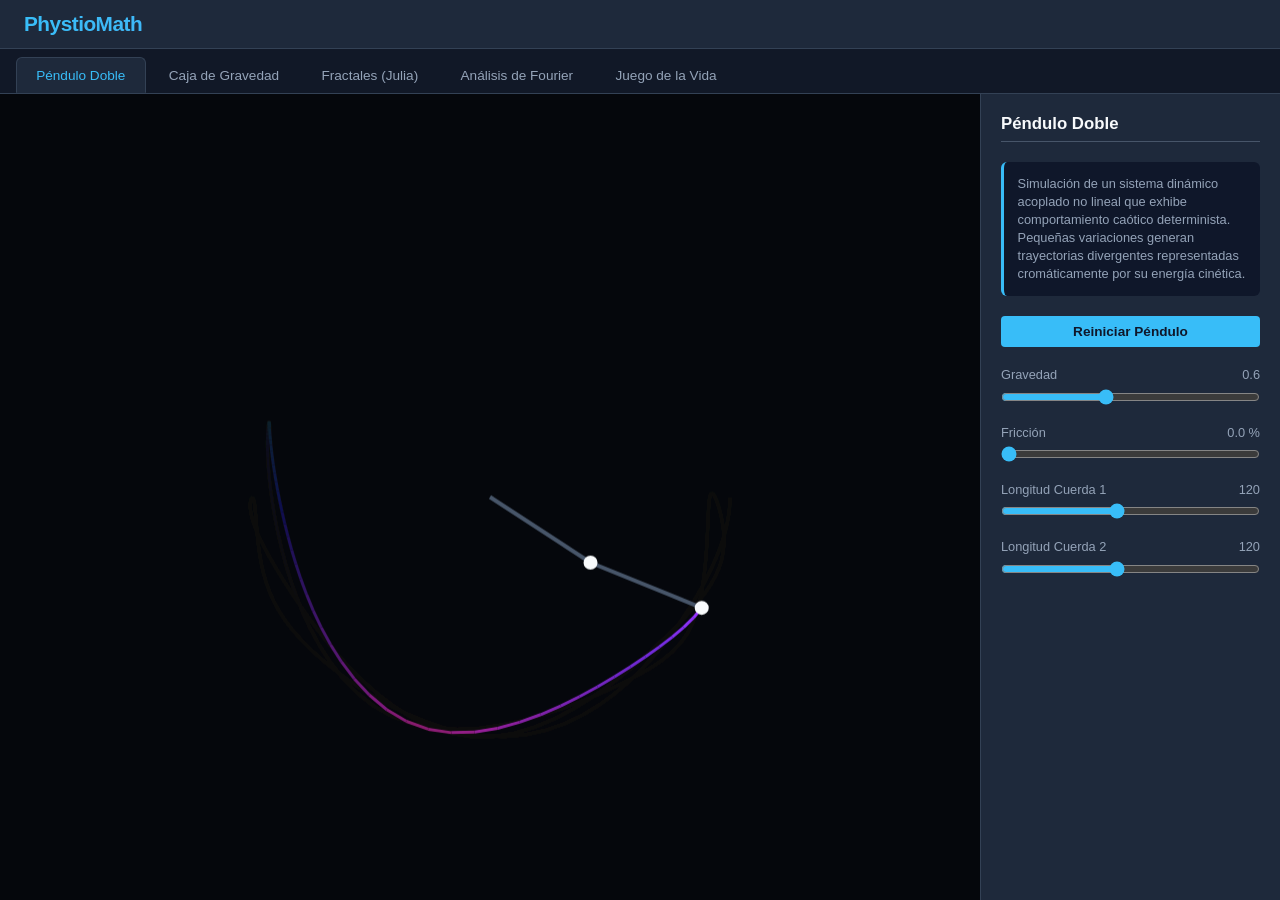
==== index.html @ f36d88bb "Code reorganization" ====
<!DOCTYPE html>
<html lang="es">
<head>
    <meta charset="UTF-8">
    <meta name="viewport" content="width=device-width, initial-scale=1.0">
    <title>PhystioMath - Perfect Equilibrium</title>
    <link rel="stylesheet" href="style.css">
</head>
<body>

    <header>
        <h1>PhystioMath</h1>
    </header>

    <div class="tabs-container">
        <button class="tab-btn active" onclick="switchTab('pendulo')">Péndulo Doble</button>
        <button class="tab-btn" onclick="switchTab('colisiones')">Caja de Gravedad</button>
        <button class="tab-btn" onclick="switchTab('fractales')">Fractales (Julia)</button>
        <button class="tab-btn" onclick="switchTab('trigo')">Análisis de Fourier</button>
        <button class="tab-btn" onclick="switchTab('vida')">Juego de la Vida</button>
    </div>

    <div class="main-content">

        <!-- 1. PÉNDULO DOBLE -->
        <div id="panel-pendulo" class="view-panel active">
            <div class="canvas-container">
                <canvas id="canvas-pendulo"></canvas>
            </div>
            <div class="controls-sidebar">
                <h3>Péndulo Doble</h3>
                <p class="info-box">Simulación de un sistema dinámico acoplado no lineal que exhibe comportamiento caótico determinista. Pequeñas variaciones generan trayectorias divergentes representadas cromáticamente por su energía cinética.</p>
                <div class="control-group">
                    <button class="btn" onclick="initPendulo()">Reiniciar Péndulo</button>
                </div>
                <div class="control-group">
                    <label>Gravedad <span id="val-g-pen">0.6</span></label>
                    <input type="range" id="param-g-pen" min="0" max="15" step="1" value="6" oninput="updatePenduloParams()">
                </div>
                <div class="control-group">
                    <label>Fricción <span id="val-f-pen">0.0 %</span></label>
                    <input type="range" id="param-f-pen" min="0" max="100" step="1" value="0" oninput="updatePenduloParams()">
                </div>
                <div class="control-group">
                    <label>Longitud Cuerda 1 <span id="val-l1">120</span></label>
                    <input type="range" id="param-l1" min="40" max="220" value="120" oninput="updatePenduloParams()">
                </div>
                <div class="control-group">
                    <label>Longitud Cuerda 2 <span id="val-l2">120</span></label>
                    <input type="range" id="param-l2" min="40" max="220" value="120" oninput="updatePenduloParams()">
                </div>
            </div>
        </div>

        <!-- 2. CAJA DE GRAVEDAD -->
        <div id="panel-colisiones" class="view-panel">
            <div class="canvas-container">
                <canvas id="canvas-colisiones"></canvas>
            </div>
            <div class="controls-sidebar">
                <h3>Caja de Gravedad</h3>
                <p class="info-box">Simulación cinemática macroscópica de partículas moleculares en un entorno cerrado. Ilustra la conservación del momento lineal y el intercambio energético elástico macro-celular tras colisiones directas.</p>
                <div class="control-group">
                    <label>Gravedad <span id="val-g">0</span></label>
                    <input type="range" id="param-g" min="0" max="20" step="1" value="0" oninput="updateColisionesParams()">
                </div>
                <div class="control-group">
                    <label>Fricción <span id="val-visc">0 %</span></label>
                    <input type="range" id="param-visc" min="0" max="100" step="1" value="0" oninput="updateColisionesParams()">
                </div>
                <button class="btn" onclick="resetParticles()">Esparcir Partículas</button>
            </div>
        </div>

        <!-- 3. FRACTALES -->
        <div id="panel-fractales" class="view-panel">
            <div class="canvas-container">
                <canvas id="canvas-fractales"></canvas>
            </div>
            <div class="controls-sidebar">
                <h3>Fractales (Julia)</h3>
                <p class="info-box">Representación en el plano complejo de la frontera geométrica de funciones polinómicas iterativas. Arrastra el lienzo para explorar las coordenadas o usa el scroll para profundizar infinito en sus patrones autorreferenciales.</p>
                <div class="control-group">
                    <label>Modificador Constante C</label>
                    <input type="range" id="param-julia" min="-100" max="100" value="0" oninput="renderJulia()">
                </div>
                <button class="btn" onclick="resetJuliaCamera()">Resetear Cámara</button>
            </div>
        </div>

        <!-- 4. TRIGONOMETRÍA / FOURIER -->
        <div id="panel-trigo" class="view-panel">
            <div class="canvas-container">
                <canvas id="canvas-trigo"></canvas>
            </div>
            <div class="controls-sidebar">
                <h3>Análisis de Fourier</h3>
                <p class="info-box">Demostración geométrica de las series armónicas de Fourier. Superpone múltiples funciones trigonométricas circulares puras (epiciclos) sobre un vector rotatorio fundamental para generar y modelar una señal de onda compleja.</p>
                <div class="control-group">
                    <label>Número de Armónicos <span id="val-harmonics">3</span></label>
                    <input type="range" id="param-harmonics" min="1" max="7" value="3" oninput="updateTrigoParams()">
                </div>
                <div class="control-group">
                    <label>Velocidad de Rotación <span id="val-w">2</span></label>
                    <input type="range" id="param-w" min="1" max="10" value="2" oninput="updateTrigoParams()">
                </div>
            </div>
        </div>

        <!-- 5. JUEGO DE LA VIDA -->
        <div id="panel-vida" class="view-panel">
            <div class="canvas-container">
                <canvas id="canvas-vida"></canvas>
            </div>
            <div class="controls-sidebar">
                <h3>Juego de la Vida</h3>
                <p class="info-box">Autómata celular gobernado por leyes de densidad de vecindad biológica. Si el ecosistema colapsa o se estabiliza de forma inerte, puedes hacer clic y arrastrar el ratón sobre el lienzo para sembrar nuevas agrupaciones de células vivas.</p>
                <div class="control-group" style="flex-direction: row; gap: 0.5rem;">
                    <button class="btn" id="btn-play-vida" onclick="toggleVida()" style="flex: 1;">Pausar</button>
                    <button class="btn" onclick="clearVida()" style="background-color: #475569; color: white; flex: 1;">Limpiar</button>
                </div>
                <div class="control-group">
                    <label>Velocidad de Evolución</label>
                    <input type="range" id="param-speed-vida" min="1" max="25" value="12">
                </div>
            </div>
        </div>

    </div>

    <script src="script.js"></script>
</body>
</html>
---- style.css ----
:root {
    --bg-primary: #0f172a;
    --bg-secondary: #1e293b;
    --accent: #38bdf8;
    --accent-hover: #7dd3fc;
    --text-main: #f8fafc;
    --text-muted: #94a3b8;
}

* {
    box-sizing: border-box;
    margin: 0;
    padding: 0;
    font-family: 'Segoe UI', Tahoma, Geneva, Verdana, sans-serif;
}

html, body {
    width: 100%;
    height: 100%;
    background-color: var(--bg-primary);
    color: var(--text-main);
    overflow: hidden;
}

body {
    display: flex;
    flex-direction: column;
}

header {
    background-color: var(--bg-secondary);
    padding: 0.75rem 1.5rem;
    border-bottom: 1px solid #334155;
    flex-shrink: 0;
}

h1 {
    font-size: 1.3rem;
    font-weight: 600;
    letter-spacing: -0.5px;
    background: linear-gradient(to right, #38bdf8, #818cf8);
    -webkit-background-clip: text;
    -webkit-text-fill-color: transparent;
}

.tabs-container {
    display: flex;
    background-color: #111827;
    padding: 0.5rem 1rem 0 1rem;
    border-bottom: 1px solid #334155;
    gap: 0.25rem;
    flex-shrink: 0;
}

.tab-btn {
    background: none;
    border: none;
    color: var(--text-muted);
    padding: 0.6rem 1.2rem;
    font-size: 0.85rem;
    font-weight: 500;
    cursor: pointer;
    border-radius: 6px 6px 0 0;
    transition: all 0.2s ease;
}

.tab-btn:hover {
    color: var(--text-main);
    background-color: rgba(255, 255, 255, 0.05);
}

.tab-btn.active {
    color: var(--accent);
    background-color: var(--bg-secondary);
    border: 1px solid #334155;
    border-bottom: 1px solid var(--bg-secondary);
    position: relative;
}

.main-content {
    flex: 1;
    display: flex;
    position: relative;
    min-height: 0;
}

.view-panel {
    display: none;
    width: 100%;
    height: 100%;
}

.view-panel.active {
    display: flex;
}

.canvas-container {
    flex: 1;
    position: relative;
    background-color: #05070c;
    overflow: hidden;
}

canvas {
    position: absolute;
    top: 0;
    left: 0;
    width: 100%;
    height: 100%;
    display: block;
}

.controls-sidebar {
    width: 300px;
    border-left: 1px solid #334155;
    padding: 1.25rem;
    display: flex;
    flex-direction: column;
    gap: 1.25rem;
    overflow-y: auto;
    background-color: #1e293b;
    flex-shrink: 0;
}

.controls-sidebar h3 {
    font-size: 1.05rem;
    color: var(--text-main);
    border-bottom: 1px solid #475569;
    padding-bottom: 0.4rem;
}

.control-group {
    display: flex;
    flex-direction: column;
    gap: 0.4rem;
}

.control-group label {
    font-size: 0.8rem;
    color: var(--text-muted);
    display: flex;
    justify-content: space-between;
}

.control-group input[type="range"] {
    width: 100%;
    accent-color: var(--accent);
    cursor: pointer;
}

.btn {
    background-color: var(--accent);
    color: #0f172a;
    border: none;
    padding: 0.5rem 1rem;
    font-weight: 600;
    font-size: 0.85rem;
    border-radius: 4px;
    cursor: pointer;
    transition: background 0.2s;
}

.btn:hover {
    background-color: var(--accent-hover);
}

.info-box {
    font-size: 0.8rem;
    line-height: 1.4;
    color: var(--text-muted);
    background-color: #0f172a;
    padding: 0.85rem;
    border-radius: 6px;
    border-left: 3px solid var(--accent);
}
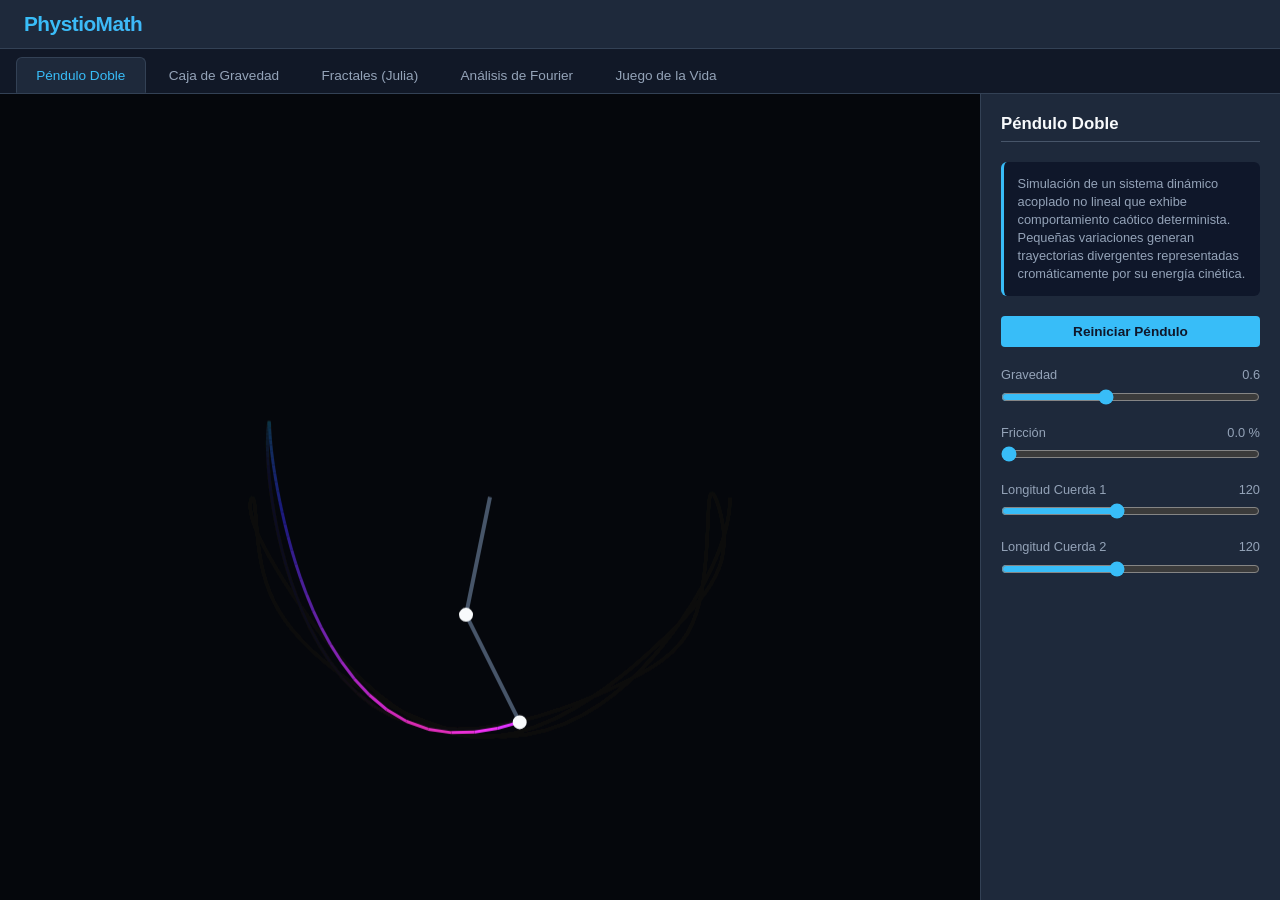
==== commit d111910a: "Graphics repaired" ====
--- a/index.html
+++ b/index.html
@@ -4,7 +4,7 @@
     <meta charset="UTF-8">
     <meta name="viewport" content="width=device-width, initial-scale=1.0">
     <title>PhystioMath - Perfect Equilibrium</title>
-    <link rel="stylesheet" href="style.css">
+    <link rel="stylesheet" href="styles.css">
 </head>
 <body>
 
--- a/styles.css
+++ b/styles.css
@@ -0,0 +1,175 @@
+:root {
+    --bg-primary: #0f172a;
+    --bg-secondary: #1e293b;
+    --accent: #38bdf8;
+    --accent-hover: #7dd3fc;
+    --text-main: #f8fafc;
+    --text-muted: #94a3b8;
+}
+
+* {
+    box-sizing: border-box;
+    margin: 0;
+    padding: 0;
+    font-family: 'Segoe UI', Tahoma, Geneva, Verdana, sans-serif;
+}
+
+html, body {
+    width: 100%;
+    height: 100%;
+    background-color: var(--bg-primary);
+    color: var(--text-main);
+    overflow: hidden;
+}
+
+body {
+    display: flex;
+    flex-direction: column;
+}
+
+header {
+    background-color: var(--bg-secondary);
+    padding: 0.75rem 1.5rem;
+    border-bottom: 1px solid #334155;
+    flex-shrink: 0;
+}
+
+h1 {
+    font-size: 1.3rem;
+    font-weight: 600;
+    letter-spacing: -0.5px;
+    background: linear-gradient(to right, #38bdf8, #818cf8);
+    -webkit-background-clip: text;
+    -webkit-text-fill-color: transparent;
+}
+
+.tabs-container {
+    display: flex;
+    background-color: #111827;
+    padding: 0.5rem 1rem 0 1rem;
+    border-bottom: 1px solid #334155;
+    gap: 0.25rem;
+    flex-shrink: 0;
+}
+
+.tab-btn {
+    background: none;
+    border: none;
+    color: var(--text-muted);
+    padding: 0.6rem 1.2rem;
+    font-size: 0.85rem;
+    font-weight: 500;
+    cursor: pointer;
+    border-radius: 6px 6px 0 0;
+    transition: all 0.2s ease;
+}
+
+.tab-btn:hover {
+    color: var(--text-main);
+    background-color: rgba(255, 255, 255, 0.05);
+}
+
+.tab-btn.active {
+    color: var(--accent);
+    background-color: var(--bg-secondary);
+    border: 1px solid #334155;
+    border-bottom: 1px solid var(--bg-secondary);
+    position: relative;
+}
+
+.main-content {
+    flex: 1;
+    display: flex;
+    position: relative;
+    min-height: 0;
+}
+
+.view-panel {
+    display: none;
+    width: 100%;
+    height: 100%;
+}
+
+.view-panel.active {
+    display: flex;
+}
+
+.canvas-container {
+    flex: 1;
+    position: relative;
+    background-color: #05070c;
+    overflow: hidden;
+}
+
+canvas {
+    position: absolute;
+    top: 0;
+    left: 0;
+    width: 100%;
+    height: 100%;
+    display: block;
+}
+
+.controls-sidebar {
+    width: 300px;
+    border-left: 1px solid #334155;
+    padding: 1.25rem;
+    display: flex;
+    flex-direction: column;
+    gap: 1.25rem;
+    overflow-y: auto;
+    background-color: #1e293b;
+    flex-shrink: 0;
+}
+
+.controls-sidebar h3 {
+    font-size: 1.05rem;
+    color: var(--text-main);
+    border-bottom: 1px solid #475569;
+    padding-bottom: 0.4rem;
+}
+
+.control-group {
+    display: flex;
+    flex-direction: column;
+    gap: 0.4rem;
+}
+
+.control-group label {
+    font-size: 0.8rem;
+    color: var(--text-muted);
+    display: flex;
+    justify-content: space-between;
+}
+
+.control-group input[type="range"] {
+    width: 100%;
+    accent-color: var(--accent);
+    cursor: pointer;
+}
+
+.btn {
+    background-color: var(--accent);
+    color: #0f172a;
+    border: none;
+    padding: 0.5rem 1rem;
+    font-weight: 600;
+    font-size: 0.85rem;
+    border-radius: 4px;
+    cursor: pointer;
+    transition: background 0.2s;
+}
+
+.btn:hover {
+    background-color: var(--accent-hover);
+}
+
+.info-box {
+    font-size: 0.8rem;
+    line-height: 1.4;
+    color: var(--text-muted);
+    background-color: #0f172a;
+    padding: 0.85rem;
+    border-radius: 6px;
+    border-left: 3px solid var(--accent);
+}
